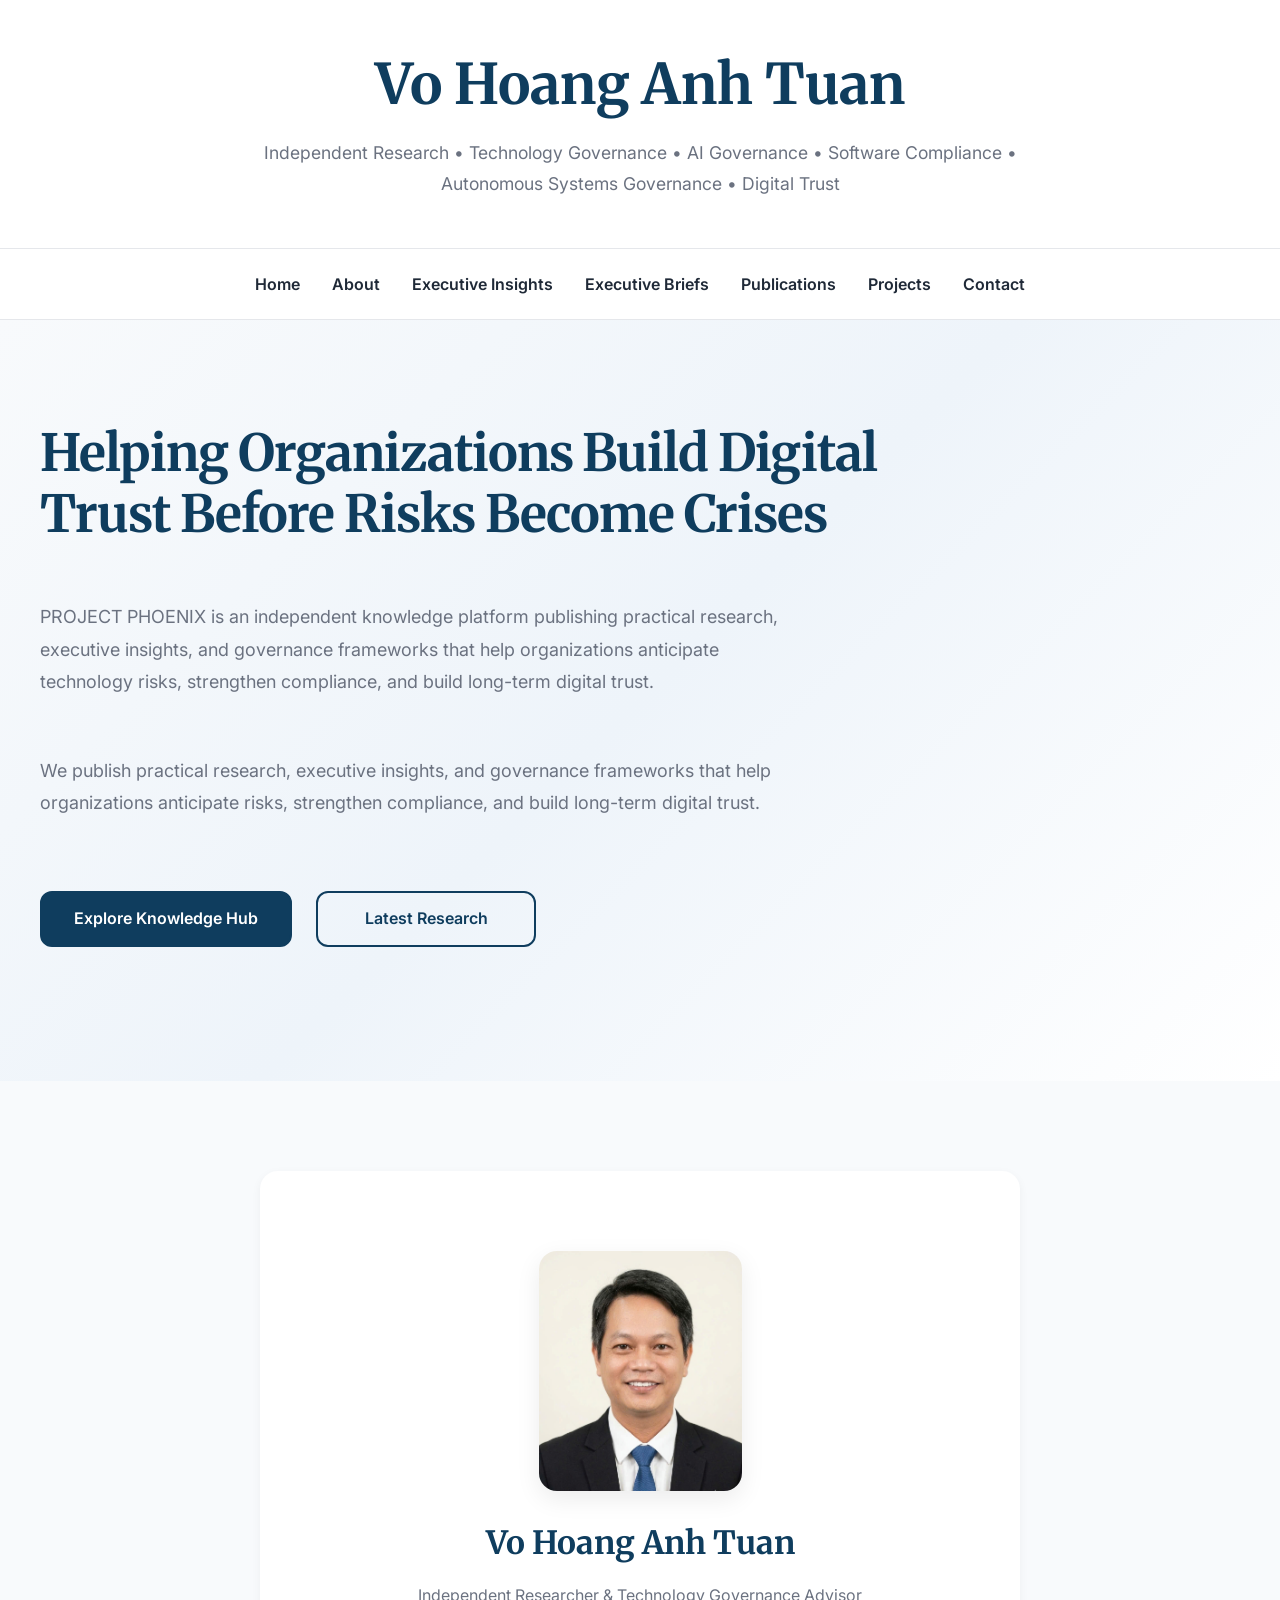
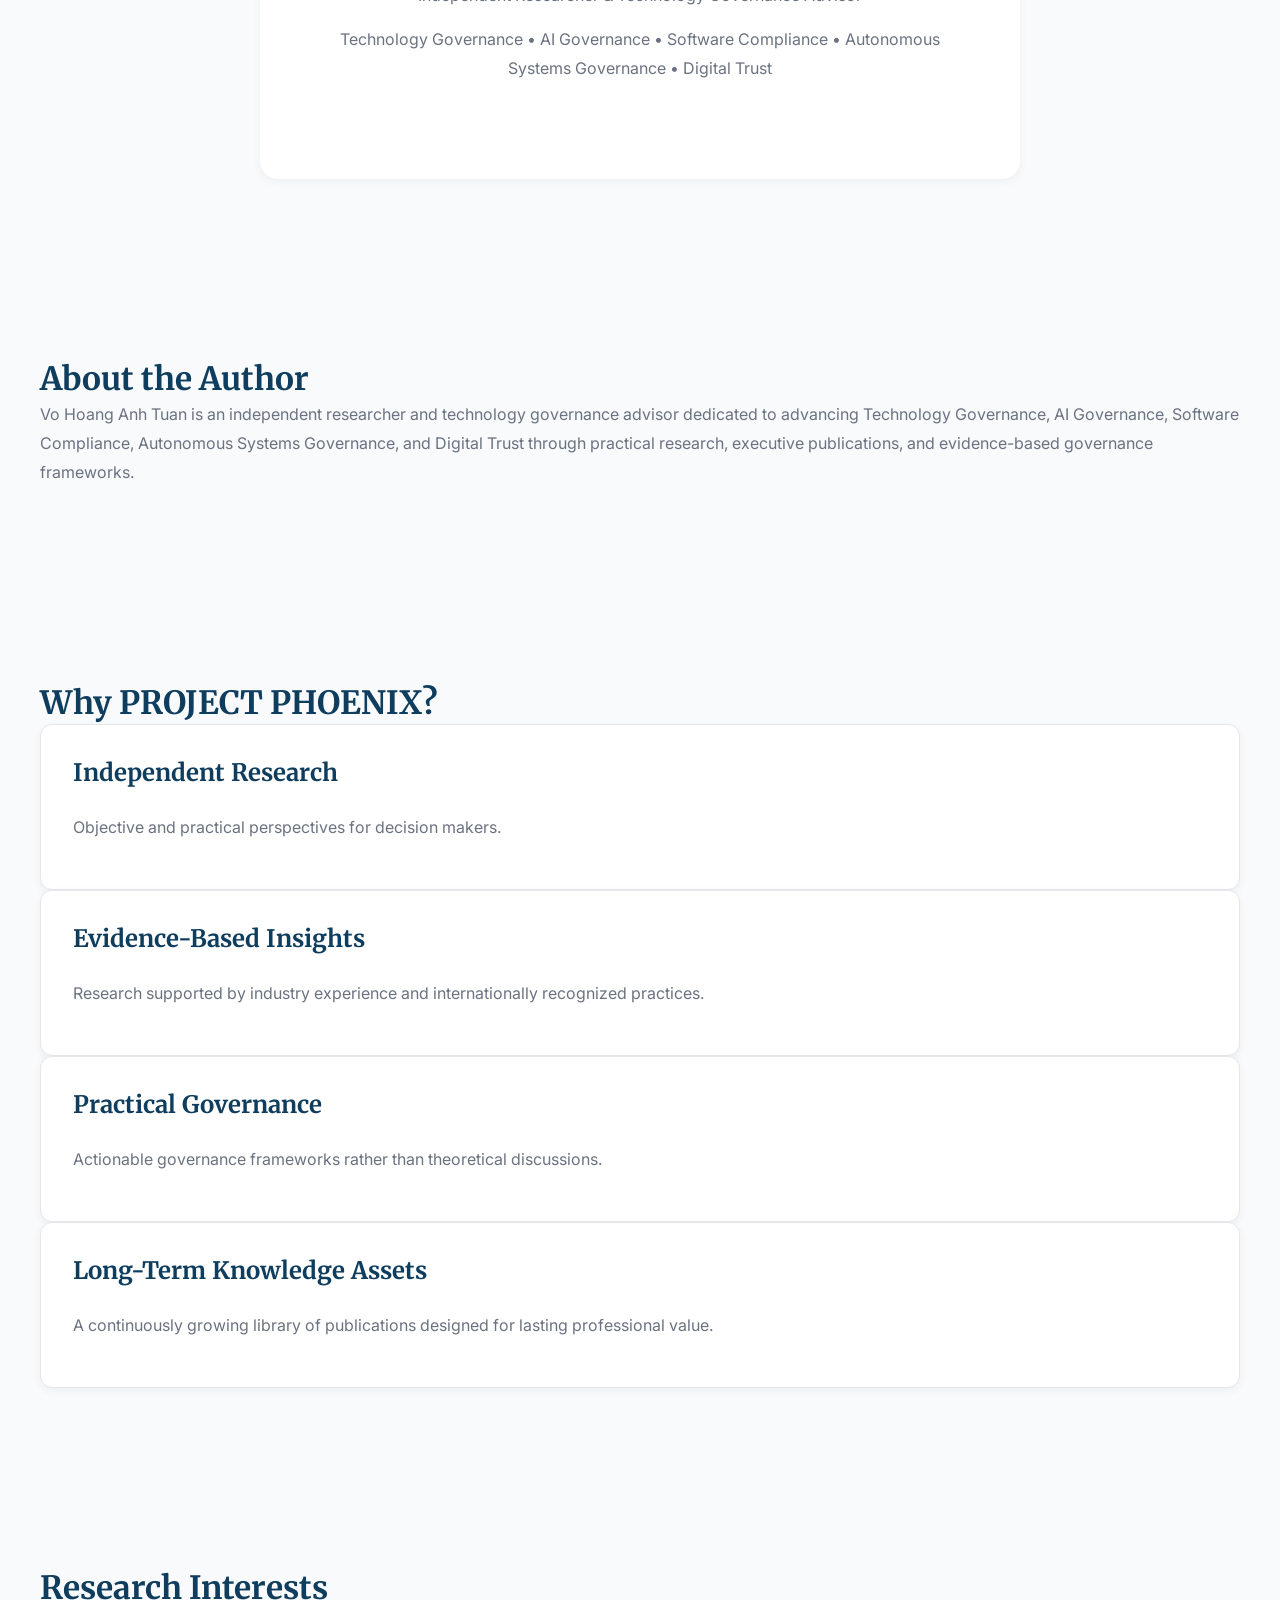
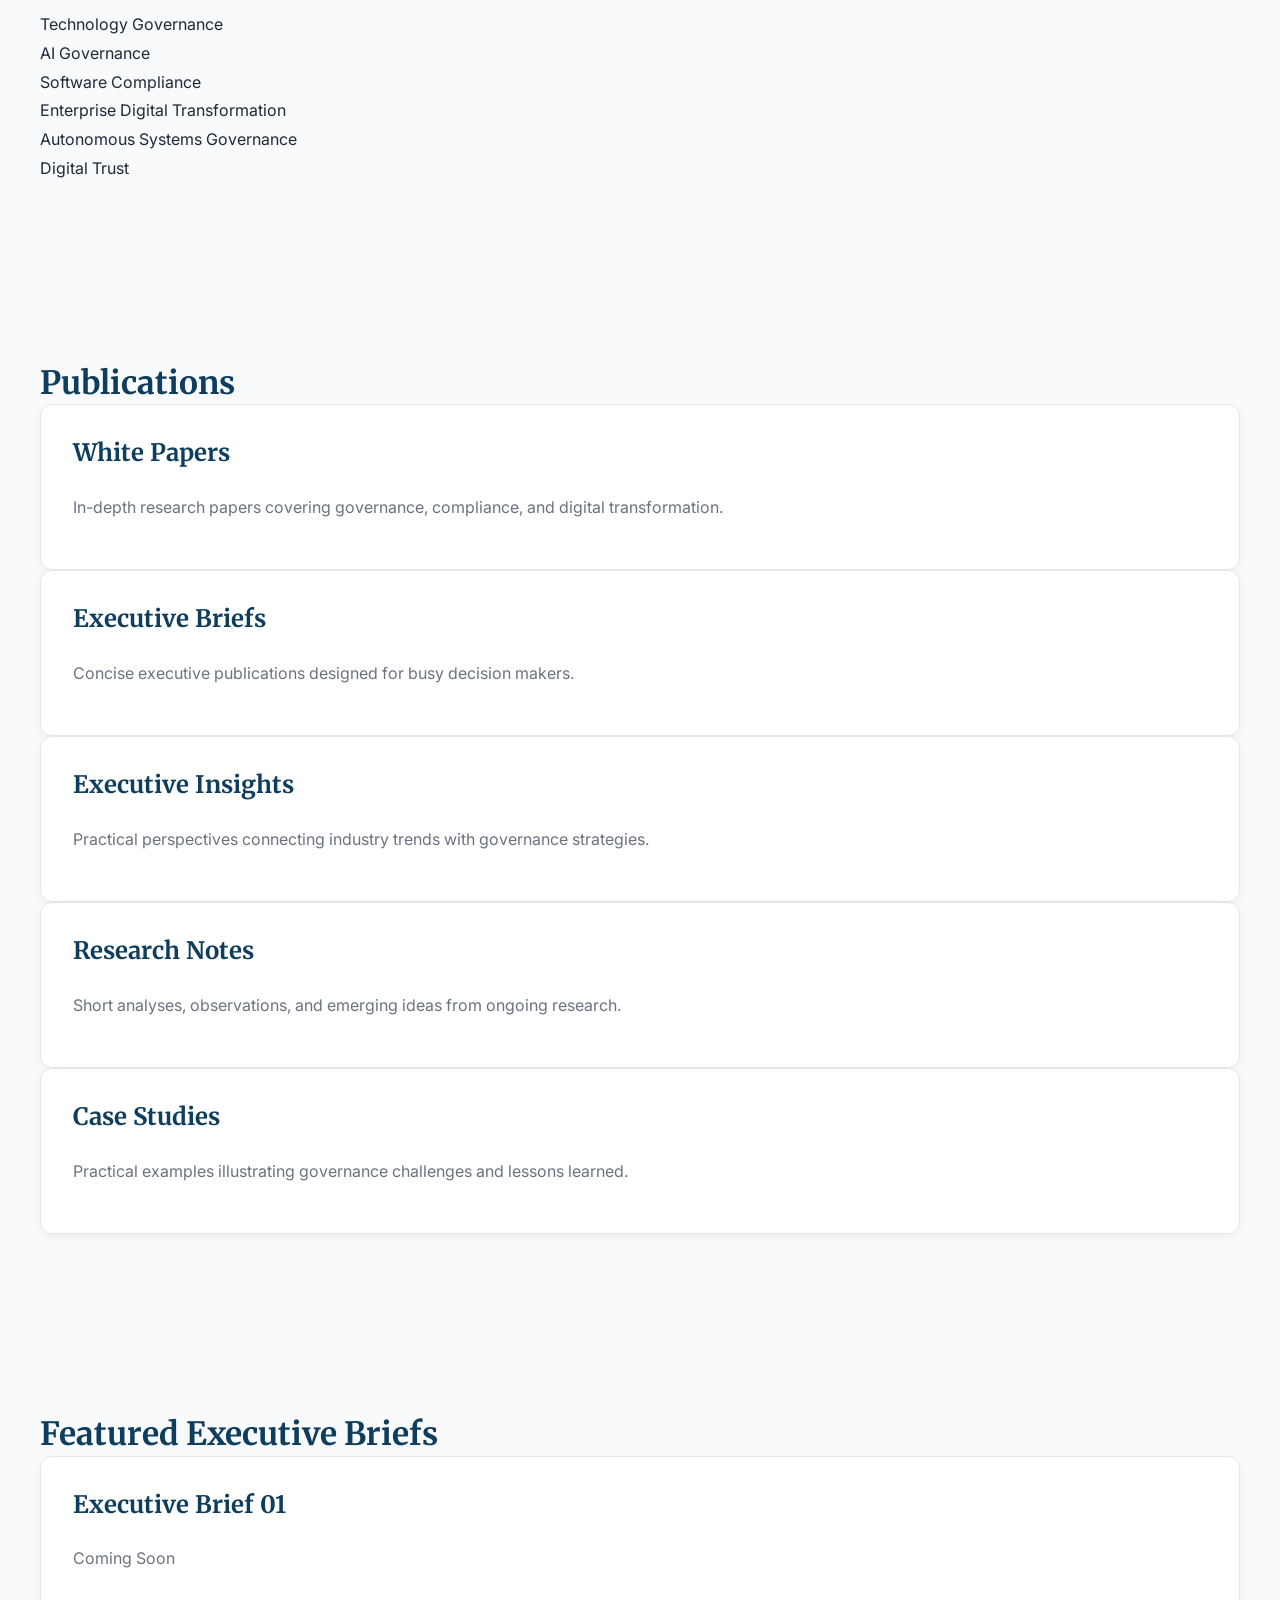
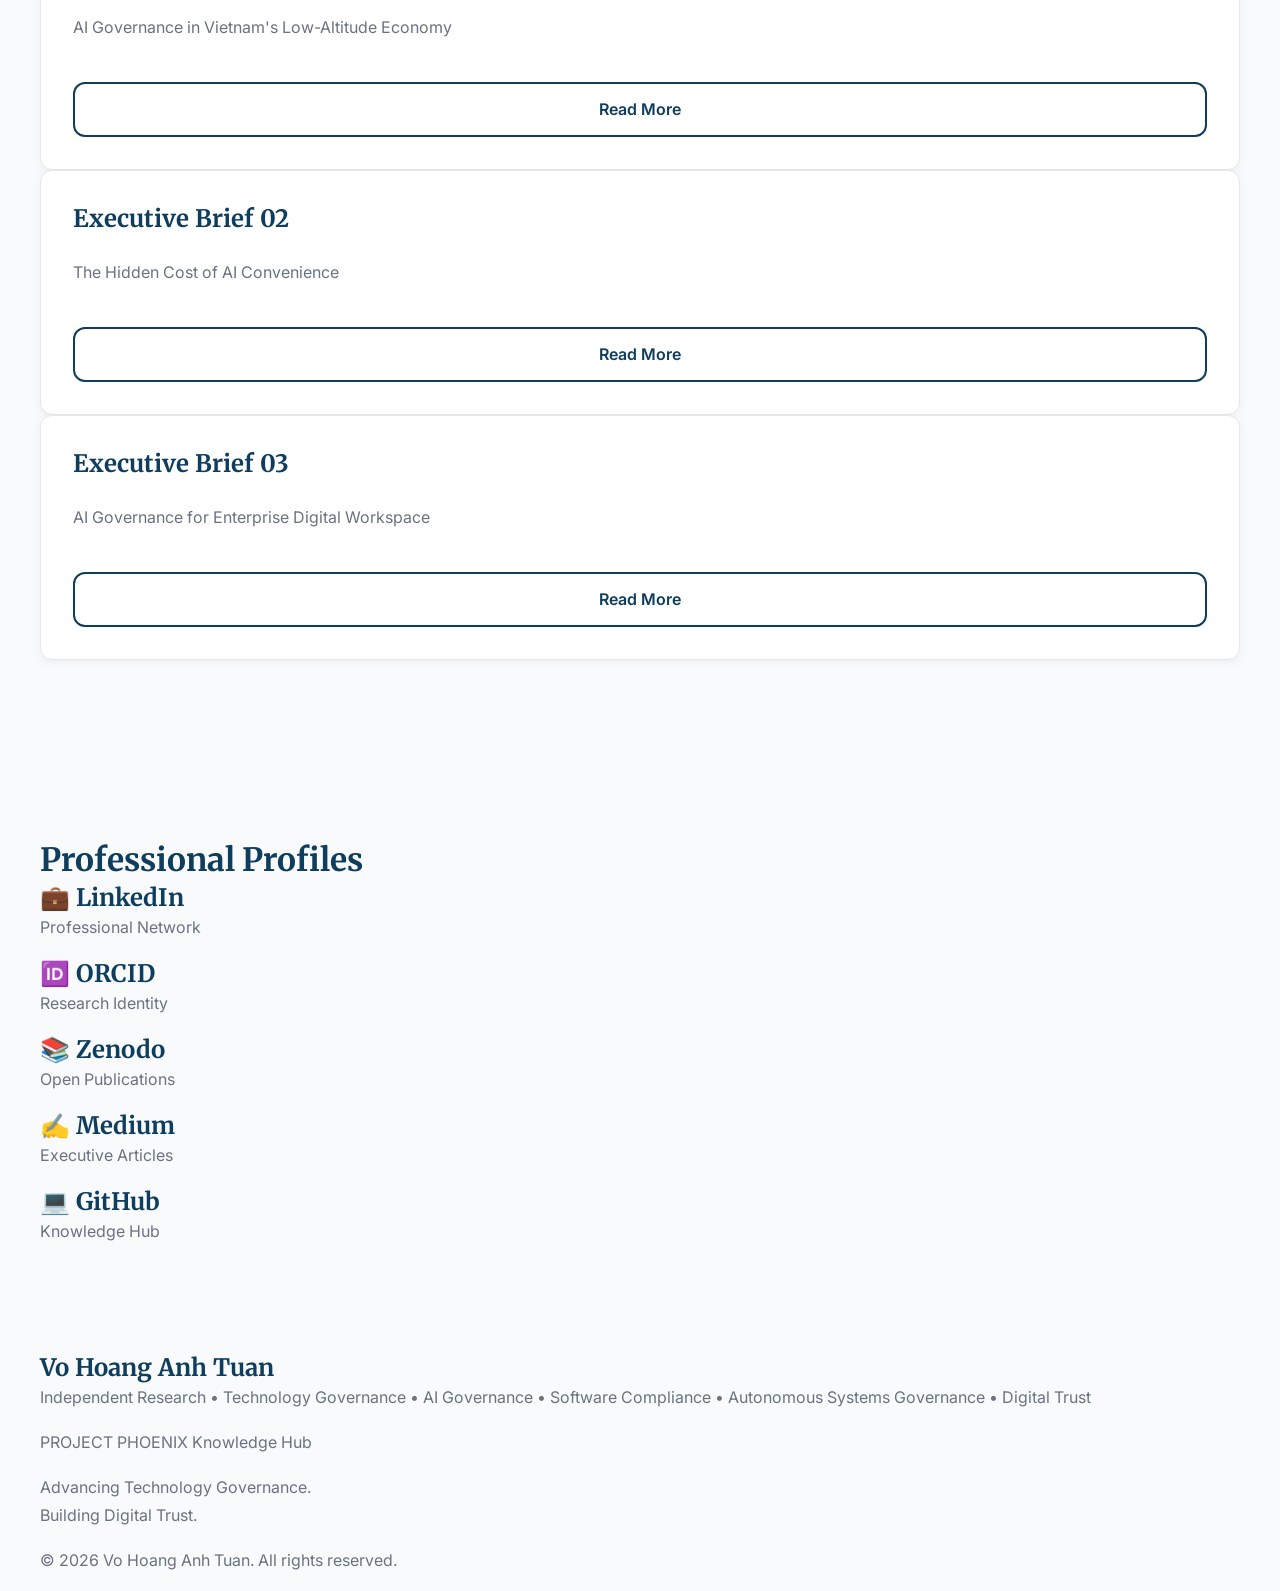
==== index.html @ 83a1fcc8 "Update index.html" ====
<!DOCTYPE html>
<html lang="en-US">
    <head>
    <meta charset="UTF-8">
    <meta name="viewport"
          content="width=device-width, initial-scale=1.0">
    <title>Vo Hoang Anh Tuan | PROJECT PHOENIX Knowledge Hub</title>
    <meta name="author" content="Vo Hoang Anh Tuan">
<meta name="robots" content="index, follow">
<meta name="description"
content="Official Knowledge Hub of Vo Hoang Anh Tuan covering AI Governance,
Technology Governance,
Software Compliance,
Software Governance,
Enterprise Governance,
Enterprise Digital Transformation,
Digital Trust,
AI Compliance.">

<meta name="keywords"
content="Technology Governance, Software Compliance, AI Governance, Enterprise Digital Transformation, Digital Trust"
>
<link rel="preconnect" href="https://fonts.googleapis.com">
<link rel="preconnect" href="https://fonts.gstatic.com" crossorigin>

<link href="https://fonts.googleapis.com/css2?family=Inter:wght@300;400;500;600;700&family=Merriweather:wght@400;700&display=swap" rel="stylesheet">
<link rel="canonical"
      href="https://vohoanganhtuan.github.io/">

<link rel="stylesheet"
      href="css/style.css">
<meta name="google-site-verification" content="JamqT4J1p1Fnei5B88OmaFI47NpW7LWwpY67Sr2UeZk" />
</head>

<body>

<header class="site-header">
<div class="container">
        <h1>Vo Hoang Anh Tuan</h1>

        <p>
            Independent Research • Technology Governance • AI Governance • Software Compliance • Autonomous Systems Governance • Digital Trust
        </p>

    </div>

</header>

<nav class="site-nav"
     aria-label="Primary Navigation">

    <div class="container">

        <a href="index.html">Home</a>
        <a href="about.html">About</a>
        <a href="insights.html">Executive Insights</a>
        <a href="briefs.html">Executive Briefs</a>
        <a href="publications.html">Publications</a>
        <a href="projects.html">Projects</a>
        <a href="contact.html">Contact</a>

    </div>

</nav>

<main>
<section id="hero"
         class="hero">

    <div class="container">

    <h2>
        Helping Organizations Build Digital Trust Before Risks Become Crises
    </h2>

    <p>
        PROJECT PHOENIX is an independent knowledge platform publishing practical research, executive insights, and governance frameworks that help organizations anticipate technology risks, strengthen compliance, and build long-term digital trust.
    </p>

    <p>
        We publish practical research, executive insights, and governance frameworks that help organizations anticipate risks, strengthen compliance, and build long-term digital trust.
    </p>

    <p>

        <a href="briefs.html"
   class="button button-primary"
   aria-label="Explore Executive Briefs">
            Explore Knowledge Hub
        </a>

        <a href="publications.html"
   class="button button-secondary"
   aria-label="View Latest Research Publications">
            Latest Research
        </a>

    </p>
 </div>
</section>
<section id="author"
         class="author-intro">

    <div class="container">

    <div class="author-photo">

    <img
        src="assets/images/Vo Hoang Anh Tuan 2026.jpg"
    alt="Portrait of Vo Hoang Anh Tuan"
    loading="lazy"
    decoding="async">

</div>

    <div class="author-info">

        <h2>Vo Hoang Anh Tuan</h2>

<p class="author-role">
    Independent Researcher &amp; Technology Governance Advisor
</p>

<p class="author-specialties">
    Technology Governance •
    AI Governance •
    Software Compliance •
    Autonomous Systems Governance •
    Digital Trust
</p>

    </div>
  </div>
</section>
<section id="about">

    <div class="container">

        <h2 class="section-title">

            About the Author

        </h2>

        <p>

            Vo Hoang Anh Tuan is an independent researcher and technology governance advisor dedicated to advancing Technology Governance, AI Governance, Software Compliance, Autonomous Systems Governance, and Digital Trust through practical research, executive publications, and evidence-based governance frameworks.

        </p>

    </div>

</section>
<section id="project-phoenix">

    <div class="container">

        <h2 class="section-title">

            Why PROJECT PHOENIX?

        </h2>

        <div class="card-grid">

            <article class="card">

    <h3>Independent Research</h3>

    <p>
        Objective and practical perspectives for decision makers.
    </p>

              </article>

            <article class="card">

    <h3>Evidence-Based Insights</h3>

    <p>
        Research supported by industry experience and internationally recognized practices.
    </p>

             </article>

            <article class="card">

                <h3>Practical Governance</h3>

                <p>
                    Actionable governance frameworks rather than theoretical discussions.
                </p>

            </article>

            <article class="card">

                <h3>Long-Term Knowledge Assets</h3>

                <p>
                    A continuously growing library of publications designed for lasting professional value.
                </p>

            </article>

        </div>

    </div>

</section>
   <section id="research">

    <div class="container">

        <h2 class="section-title">

            Research Interests

        </h2>

        <ul>

    <li>Technology Governance</li>

    <li>AI Governance</li>

    <li>Software Compliance</li>

    <li>Enterprise Digital Transformation</li>

    <li>Autonomous Systems Governance</li>

    <li>Digital Trust</li>

</ul>

    </div>

</section>
   <section id="publications">

    <div class="container">

        <h2 class="section-title">

            Publications

        </h2>

        <div class="card-grid">

            <article class="card">

                <h3>White Papers</h3>

                <p>
                    In-depth research papers covering governance, compliance, and digital transformation.
                </p>

            </article>

            <article class="card">

                <h3>Executive Briefs</h3>

                <p>
                    Concise executive publications designed for busy decision makers.
                </p>

            </article>

            <article class="card">

                <h3>Executive Insights</h3>

                <p>
                    Practical perspectives connecting industry trends with governance strategies.
                </p>

            </article>

            <article class="card">

                <h3>Research Notes</h3>

                <p>
                    Short analyses, observations, and emerging ideas from ongoing research.
                </p>

            </article>

            <article class="card">

                <h3>Case Studies</h3>

                <p>
                    Practical examples illustrating governance challenges and lessons learned.
                </p>

            </article>

        </div>

    </div>

</section>
    
<section id="featured-briefs">

    <div class="container">

        <h2 class="section-title">

            Featured Executive Briefs

        </h2>

        <div class="card-grid">

            <article class="card">

                <h3>Executive Brief 01</h3>

                <p>Coming Soon</p>

                <p>
                    AI Governance in Vietnam's
                    Low-Altitude Economy
                </p>

                <a href="briefs.html"
                   class="button button-secondary"
                   aria-label="View Executive Briefs">
                    Read More
                </a>

            </article>

            <article class="card">

                <h3>Executive Brief 02</h3>

                <p>
                    The Hidden Cost of
                    AI Convenience
                </p>

                <a href="briefs.html"
                   class="button button-secondary"
                   aria-label="View Executive Briefs">
                    Read More
                </a>

            </article>

            <article class="card">

                <h3>Executive Brief 03</h3>

                <p>
                    AI Governance for
                    Enterprise Digital Workspace
                </p>

                <a href="briefs.html"
                   class="button button-secondary"
                   aria-label="View Executive Briefs">
                    Read More
                </a>

            </article>

        </div>

    </div>

</section>


<section id="profiles">

    <div class="container">

        <h2 class="section-title">

            Professional Profiles

        </h2>

        <div class="profiles">

            <div class="profile-box">

                <h3>💼 LinkedIn</h3>

                <p>Professional Network</p>

            </div>

            <div class="profile-box">

                <h3>🆔 ORCID</h3>

                <p>Research Identity</p>

            </div>

            <div class="profile-box">

                <h3>📚 Zenodo</h3>

                <p>Open Publications</p>

            </div>

            <div class="profile-box">

                <h3>✍ Medium</h3>

                <p>Executive Articles</p>

            </div>

            <div class="profile-box">

                <h3>💻 GitHub</h3>

                <p>Knowledge Hub</p>

            </div>

        </div>

    </div>

</section>
</main>

<footer class="site-footer">

    <div class="container">

        <h3>Vo Hoang Anh Tuan</h3>

        <p>

Independent Research •
Technology Governance •
AI Governance •
Software Compliance •
Autonomous Systems Governance •
Digital Trust

</p>

        <p>
    PROJECT PHOENIX Knowledge Hub
</p>

<p>
    Advancing Technology Governance.<br>
    Building Digital Trust.
</p>

        <p>

            © 2026 Vo Hoang Anh Tuan.
            All rights reserved.

        </p>

    </div>

</footer>

</body>

</html>
---- css/style.css ----
/* ==========================================================
   PROJECT PHOENIX
   style.css
   Author: Vo Hoang Anh Tuan
   Version: 2.0
   ========================================================== */
/* ==========================================================
   1. RESET
========================================================== */
*,
*::before,
*::after {
    margin: 0;
    padding: 0;
    box-sizing: border-box;
}

html {
    font-size: 16px;
    scroll-behavior: smooth;
}

body {
    min-height: 100vh;
}

img,
picture,
svg,
video {
    display: block;
    max-width: 100%;
    height: auto;
}

button,
input,
textarea,
select {
    font: inherit;
}

a {
    color: inherit;
    text-decoration: none;
}

ul,
ol {
    list-style: none;
}

table {
    border-collapse: collapse;
    border-spacing: 0;
}
/* ==========================================================
   2. DESIGN TOKENS
========================================================== */
:root {

    /* ===== Brand Colors ===== */

    --primary: #0F3D5E;
    --primary-dark: #082A42;
    --secondary: #2E5EAA;
    --accent: #C79A3B;
    /* ===== Color Aliases (Design System) ===== */

    --color-primary: var(--primary);
    --color-primary-dark: var(--primary-dark);

    --color-secondary: var(--secondary);

    --color-white: var(--surface);

    --color-background: var(--background);

    --color-text: var(--text);
    --color-text-light: var(--text-light);

    --color-border: var(--border);

    --color-success: var(--success);

    /* ===== Neutral ===== */

    --background: #F8FAFC;
    --surface: #FFFFFF;
    --hero-bg-start: #F8FAFC;
    --hero-bg-middle: #EEF4FA;
    --hero-bg-end: #FFFFFF;

    --text: #1F2937;
    --text-light: #6B7280;

    --border: #E5E7EB;

    /* ===== Status ===== */

    --success: #2E7D32;

    /* ===== Typography ===== */

    --font-heading: "Merriweather", serif;
    --font-body: "Inter", sans-serif;

    /* ===== Font Size ===== */

    --fs-hero: clamp(2.25rem, 5vw, 3.5rem);

    --fs-h1: 2.5rem;
    --fs-h2: 2rem;
    --fs-h3: 1.5rem;
    --fs-h4: 1.25rem;

    --fs-body: 1rem;
    --fs-small: .9rem;
    --fs-lead: 1.125rem;

    /* ===== Line Height ===== */

    --lh-heading: 1.3;
    --lh-body: 1.8;
    --lh-tight: 1.2;

    /* ===== Radius ===== */

    --radius-sm: 8px;
    --radius-md: 12px;
    --radius-lg: 18px;

    /* ===== Shadow ===== */

    --shadow-sm: 0 3px 10px rgba(0,0,0,.05);
    --shadow-md: 0 8px 24px rgba(0,0,0,.08);
    --shadow-lg: 0 15px 40px rgba(0,0,0,.12);
   /* ===== Card ===== */

--card-padding: var(--space-lg);

--card-gap: var(--space-md);

--card-radius: var(--radius-md);

--card-border-color: var(--border);

--card-shadow: var(--shadow-sm);

--card-shadow-hover: var(--shadow-md);

--card-background: var(--surface);
   /* ===== Grid ===== */

--grid-gap: var(--space-xl);

--grid-gap-mobile: var(--space-lg);

/* ===== Layout ===== */

--container-width: 1200px;

--container-padding-inline: 24px;

--content-width: 760px;

--hero-title-width: 900px;

--header-padding-y: 3rem;

--header-subtitle-size: 1.1rem;

--nav-height: 70px;

--nav-gap: var(--space-lg);

--section-padding: 90px;
  /* ===== Hero Layout ===== */

--hero-padding-y: clamp(4rem, 8vw, 7rem);

--hero-padding-tablet: clamp(3.5rem, 6vw, 5rem);

--hero-padding-mobile: clamp(3rem, 8vw, 4rem);

--hero-gap: var(--space-lg);

--hero-content-width: var(--hero-title-width);
   /* ===== Author Card ===== */

--author-card-width: 760px;

--author-card-padding: var(--space-2xl);

--author-card-shadow: var(--shadow-sm);

/* ===== Spacing ===== */

--space-xs: 0.5rem;

--space-sm: 1rem;

--space-md: 1.5rem;

--space-lg: 2rem;

--space-xl: 3rem;

--space-2xl: 5rem;

/* ===== Z-index ===== */

--z-header: 100;

--z-nav: 1000;

--z-modal: 5000;

     /* ===== Animation ===== */

    --transition-fast: .2s ease;
    --transition-normal: .3s ease;
    --transition-slow: .45s ease;

    --transition: all var(--transition-normal);
   }   /* <-- THÊM DÒNG NÀY */
/* ==========================================================
   3. GLOBAL BASE
========================================================== */
body {
    font-family: var(--font-body);
    font-size: var(--fs-body);
    line-height: var(--lh-body);
    color: var(--text);
    background: var(--background);

    -webkit-font-smoothing: antialiased;
    text-rendering: optimizeLegibility;
}

h1,
h2,
h3,
h4,
h5,
h6 {
    font-family: var(--font-heading);
    color: var(--primary);
    line-height: var(--lh-heading);
    font-weight: 700;
}

h1 {
    font-size: var(--fs-h1);
}

h2 {
    font-size: var(--fs-h2);
}

h3 {
    font-size: var(--fs-h3);
}

h4 {
    font-size: var(--fs-h4);
}

p {
    margin-bottom: 1rem;
    color: var(--text-light);
}

a {
    transition: var(--transition);
}

.container {
    width: min(
        100% - calc(var(--container-padding-inline) * 2),
        var(--container-width)
    );

    margin-inline: auto;
}

section {
    padding: var(--section-padding) 0;
}

::selection {
    background: var(--primary);
    color: #ffffff;
}

:focus-visible {
    outline: 3px solid var(--accent);
    outline-offset: 3px;
}
/* ==========================================================
   4. HEADER
========================================================== */

header {
    background: var(--surface);
    border-bottom: 1px solid var(--border);
    padding: var(--header-padding-y) 0;
    text-align: center;
}

header h1 {
    margin-bottom: 1rem;
    font-size: clamp(2.5rem, 5vw, 3.5rem);
    color: var(--primary);
}

header p {
    max-width: var(--content-width);
    margin: 0 auto;
    color: var(--text-light);
    font-size: var(--header-subtitle-size);
}

/* ==========================================================
   5. NAVIGATION
========================================================== */

nav {
    position: sticky;
    top: 0;
    z-index: var(--z-nav);

    background: rgba(255, 255, 255, 0.95);
    backdrop-filter: blur(10px);

    border-bottom: 1px solid var(--border);
}

nav .container {
    display: flex;
    justify-content: center;
    align-items: center;
    gap: var(--nav-gap);

    min-height: var(--nav-height);

    flex-wrap: wrap;
}

nav a {
    position: relative;

    color: var(--text);

    font-weight: 600;

    transition: var(--transition);
}

nav a:hover {
    color: var(--primary);
}

nav a::after {

    content: "";

    position: absolute;

    left: 0;
    bottom: -8px;

    width: 0;
    height: 2px;

    background: var(--accent);

    transition: var(--transition);
}

nav a:hover::after {
    width: 100%;
}

/* ==========================================================
   6. HERO
========================================================== */

.hero {

    /* Position */
    position: relative;
    overflow: hidden;

    /* Layout */
    min-height: 520px;

    /* Box Model */
    padding: var(--hero-padding-y) 0;

    /* Visual */
    background:
        linear-gradient(
            135deg,
            var(--hero-bg-start) 0%,
            var(--hero-bg-middle) 50%,
            var(--hero-bg-end) 100%
        );
}

.hero .container {

    /* Layout */
    display: flex;
    flex-direction: column;
   gap: var(--space-md);

    /* Box Model */
    max-width: var(--container-width);
}

.hero h2 {

    /* Box Model */
   max-width: var(--hero-content-width);
    margin-bottom: var(--space-lg);

    /* Typography */
    font-size: clamp(2.2rem, 4vw, var(--fs-hero));
    line-height: var(--lh-tight);
    letter-spacing: -0.02em;

    /* Visual */
    color: var(--primary);
}

.hero p {

    /* Box Model */
    max-width: var(--content-width);
    margin-bottom: var(--space-lg);

    /* Typography */
    font-size: var(--fs-lead);
    font-weight: 400;

    /* Visual */
    color: var(--text-light);
}
   /* =========================================================
   HERO BUTTON GROUP
   ========================================================= */

.hero p:last-of-type {

    /* Layout */
    display: flex;
    flex-wrap: wrap;
    gap: var(--space-md);

    /* Box Model */
    margin-top: var(--space-sm);
}

.hero p:last-of-type .button {

    /* Layout */
    justify-content: center;

    /* Box Model */
    min-width: 220px;
}
/* =========================================================
   BUTTON SYSTEM
   ========================================================= */

/* ---------- Base Button ---------- */

.button {
    /* Position */

    /* Layout */
    display: inline-flex;
    align-items: center;
    justify-content: center;
    gap: var(--space-xs);

    /* Box Model */
    min-height: 48px;
    padding: var(--space-sm) var(--space-lg);
    border: 2px solid transparent;
    border-radius: var(--radius-md);

    /* Typography */
    font-size: var(--fs-body);
    font-weight: 600;
    line-height: 1.2;
    text-align: center;
    text-decoration: none;
    white-space: nowrap;

    /* Visual */
    cursor: pointer;

    /* Animation */
    transition:
        background-color var(--transition-normal),
        color var(--transition-normal),
        border-color var(--transition-normal),
        box-shadow var(--transition-normal),
        transform var(--transition-fast);
}

/* ---------- Primary Button ---------- */

.button-primary {
    background-color: var(--color-primary);
    color: var(--color-white);
    border-color: var(--color-primary);
}

.button-primary:hover {
    background-color: var(--color-primary-dark);
    border-color: var(--color-primary-dark);
    transform: translateY(-2px);
}

.button-primary:active {
    transform: translateY(0);
}

.button-primary:focus-visible {
    outline: none;
    box-shadow: 0 0 0 4px rgba(0, 92, 184, 0.20);
}

/* ---------- Secondary Button ---------- */

.button-secondary {
    background-color: transparent;
    color: var(--color-primary);
    border-color: var(--color-primary);
}

.button-secondary:hover {
    background-color: var(--color-primary);
    color: var(--color-white);
    transform: translateY(-2px);
}

.button-secondary:active {
    transform: translateY(0);
}

.button-secondary:focus-visible {
    outline: none;
    box-shadow: 0 0 0 4px rgba(0, 92, 184, 0.20);
}

/* ---------- Disabled ---------- */

.button:disabled,
.button.disabled {
    opacity: 0.6;
    cursor: not-allowed;
    pointer-events: none;
}
/* ==========================================================
   RESPONSIVE
========================================================== */

/* ---------- Tablet ---------- */

@media (max-width: 992px) {

    /* ===== Header ===== */

    header {
        padding: calc(var(--header-padding-y) * 0.85) 0;
    }

    /* ===== Navigation ===== */

    nav .container {
        gap: var(--space-md);
    }

    /* ===== Hero ===== */

    .hero {
        min-height: auto;
        padding: var(--hero-padding-tablet) 0;
    }

    .hero h2 {
        max-width: 100%;
    }

    .hero p {
        max-width: 100%;
    }

}

/* ---------- Mobile ---------- */

@media (max-width: 768px) {

    /* ===== Header ===== */

    header {
        padding: calc(var(--header-padding-y) * 0.75) 0;
    }

    header h1 {
        margin-bottom: var(--space-sm);
    }

    header p {
        font-size: var(--fs-body);
    }

    /* ===== Navigation ===== */

    nav .container {
        gap: var(--space-sm);
        min-height: auto;
        padding-block: var(--space-sm);
    }

    nav a {
        padding: var(--space-xs) 0;
    }

    /* ===== Hero ===== */

    .hero {
        padding: var(--hero-padding-mobile) 0;
    }

    .hero h2 {
        font-size: clamp(2rem, 8vw, 2.5rem);
        margin-bottom: var(--space-md);
    }

    .hero p {
        font-size: var(--fs-body);
        margin-bottom: var(--space-md);
    }

    .hero p:last-of-type {
        flex-direction: column;
        align-items: stretch;
    }

    .hero p:last-of-type .button {
        width: 100%;
        min-width: 0;
    }

    /* ===== Author ===== */

    .author-intro .container {

        padding: var(--space-xl);

    }

    .author-photo img {

        width: 170px;

    }

    /* ===== Grid ===== */

    .grid {

        gap: var(--grid-gap-mobile);

    }

    .grid-2,
    .grid-3 {

        grid-template-columns: 1fr;

    }

}
/* ==========================================================
   8. CARDS
========================================================== */

.card {

    /* Layout */

    display: flex;

    flex-direction: column;

    gap: var(--card-gap);

    /* Box Model */

    padding: var(--card-padding);

    border: 1px solid var(--card-border-color);

    border-radius: var(--card-radius);

    /* Visual */

    background: var(--card-background);

    box-shadow: var(--card-shadow);

    /* Animation */

    transition:
        box-shadow var(--transition-normal),
        transform var(--transition-normal);

}

.card:hover {

    box-shadow: var(--card-shadow-hover);

    transform: translateY(-4px);

}
/* ---------- Card Header ---------- */

.card-header {

    display: flex;

    flex-direction: column;

    gap: var(--space-sm);

}

/* ---------- Card Body ---------- */

.card-body {

    display: flex;

    flex-direction: column;

    gap: var(--space-md);

    flex: 1;

}

/* ---------- Card Footer ---------- */

.card-footer {

    display: flex;

    align-items: center;

    justify-content: space-between;

    gap: var(--space-md);

    margin-top: auto;

}
/* ==========================================================
  9. GRID SYSTEM
========================================================== */

.grid {

    display: grid;

    gap: var(--grid-gap);

}

.grid-2 {

    grid-template-columns: repeat(2, minmax(0, 1fr));

}

.grid-3 {

    grid-template-columns: repeat(3, minmax(0, 1fr));

}

/* ==========================================================
   10. AUTHOR
========================================================== */

/* ==========================================================
   AUTHOR PROFILE
========================================================== */

.author-intro .container {

    display: flex;

    flex-direction: column;

    align-items: center;

    justify-content: center;

    max-width: var(--author-card-width);

    padding: var(--author-card-padding);

    margin: 0 auto;

    background: var(--surface);

    border-radius: var(--radius-lg);

    box-shadow: var(--author-card-shadow);

    text-align: center;

}

.author-photo {

    margin-bottom: var(--space-lg);

}

.author-photo img {

    display: block;

    width: 203px;

    height: auto;

    margin: 0 auto;

    border-radius: var(--radius-lg);

    box-shadow: var(--shadow-md);

}

.author-info {

    width: 100%;

    text-align: center;

}

.author-info h2 {

    margin-bottom: var(--space-sm);

    text-align: center;

}

.author-info p {

    margin-bottom: var(--space-sm);

    text-align: center;

}

/* ==========================================================
   11. ABOUT
========================================================== */



/* ==========================================================
   12. WHY PROJECT PHOENIX
========================================================== */



/* ==========================================================
   13. RESEARCH INTERESTS
========================================================== */



/* ==========================================================
   14. PUBLICATIONS
========================================================== */



/* ==========================================================
   15. PROFESSIONAL PROFILES
========================================================== */



/* ==========================================================
   16. FOOTER
========================================================== */



/* ==========================================================
   17. RESPONSIVE
========================================================== */



/* ==========================================================
   18. ANIMATION
========================================================== */
   /* =========================================================
   RESPONSIVE HERO
   ========================================================= */

@media (max-width: 768px) {

    .hero p:last-of-type {

        /* Layout */
        flex-direction: column;
        align-items: stretch;
    }

    .hero p:last-of-type .button {

        /* Box Model */
        width: 100%;
        min-width: 0;
    }
/* ===== Author ===== */

.author-photo img {

    width: 170px;

}
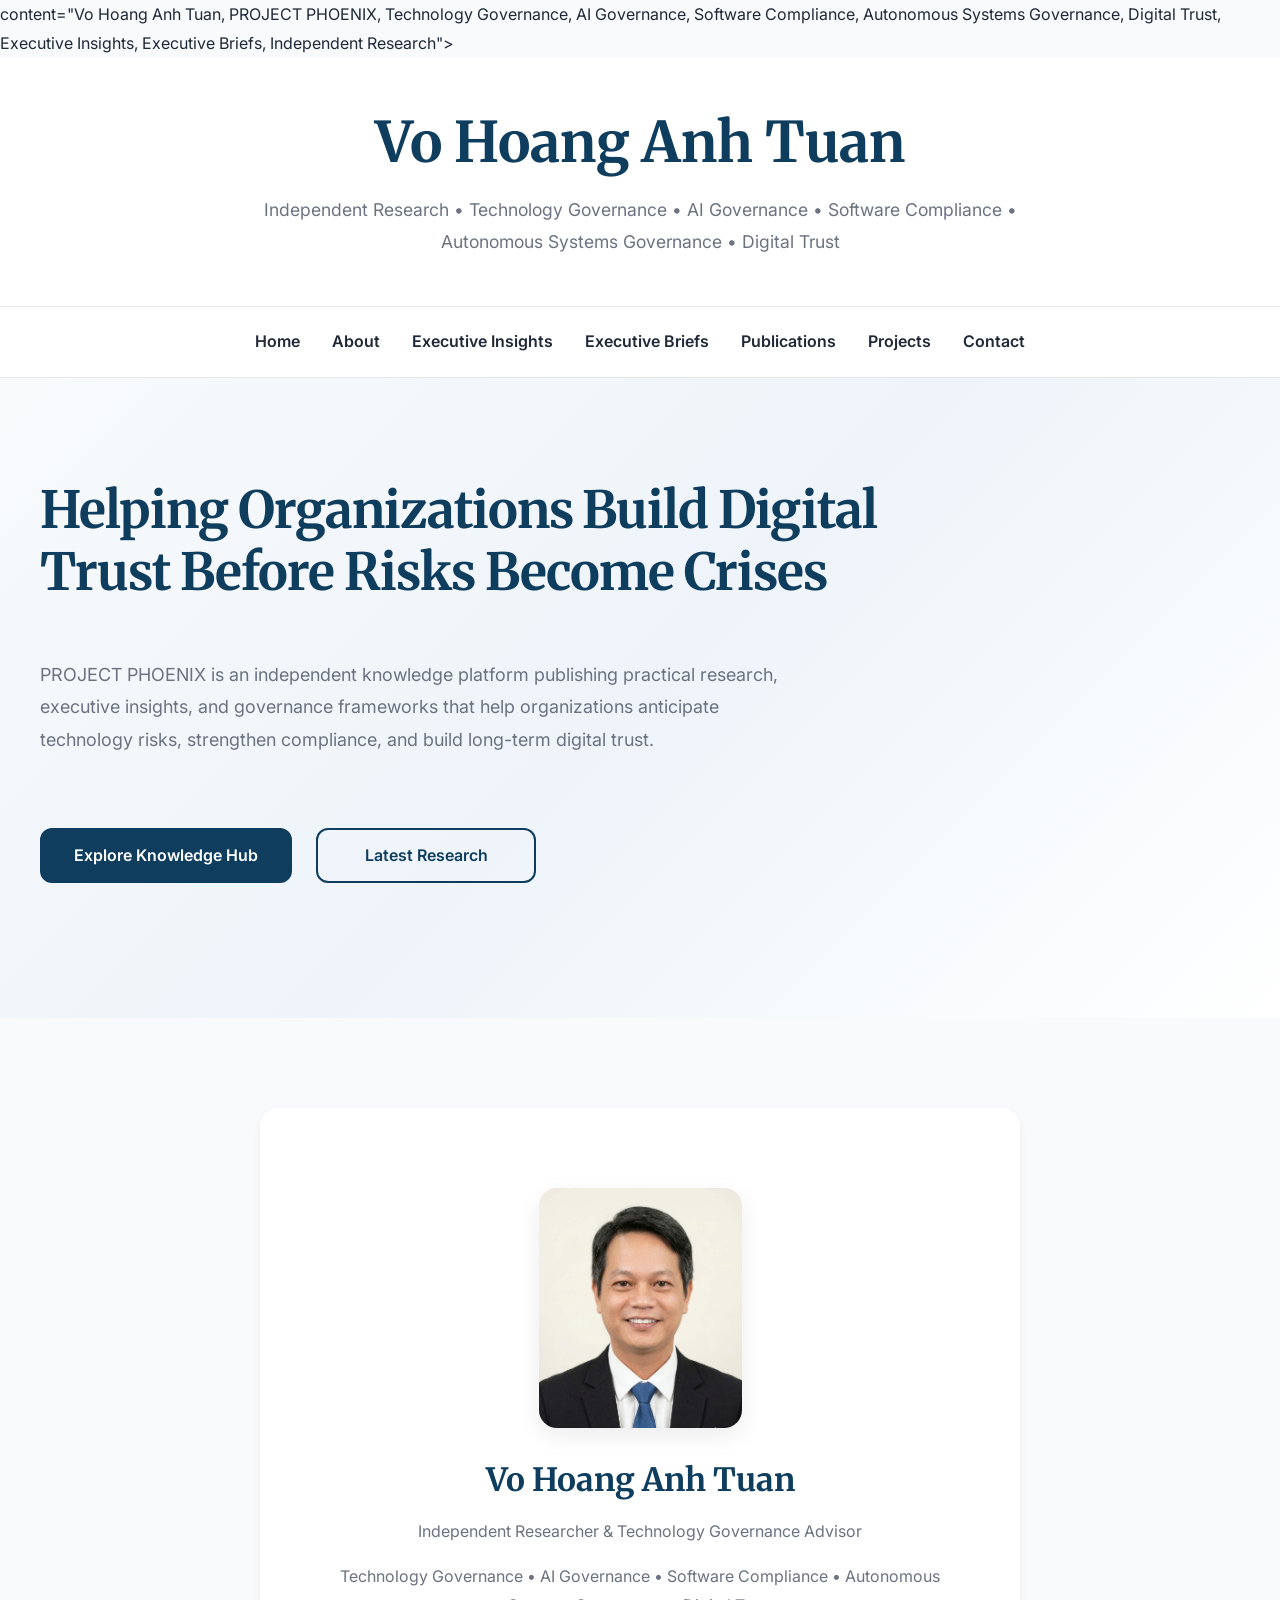
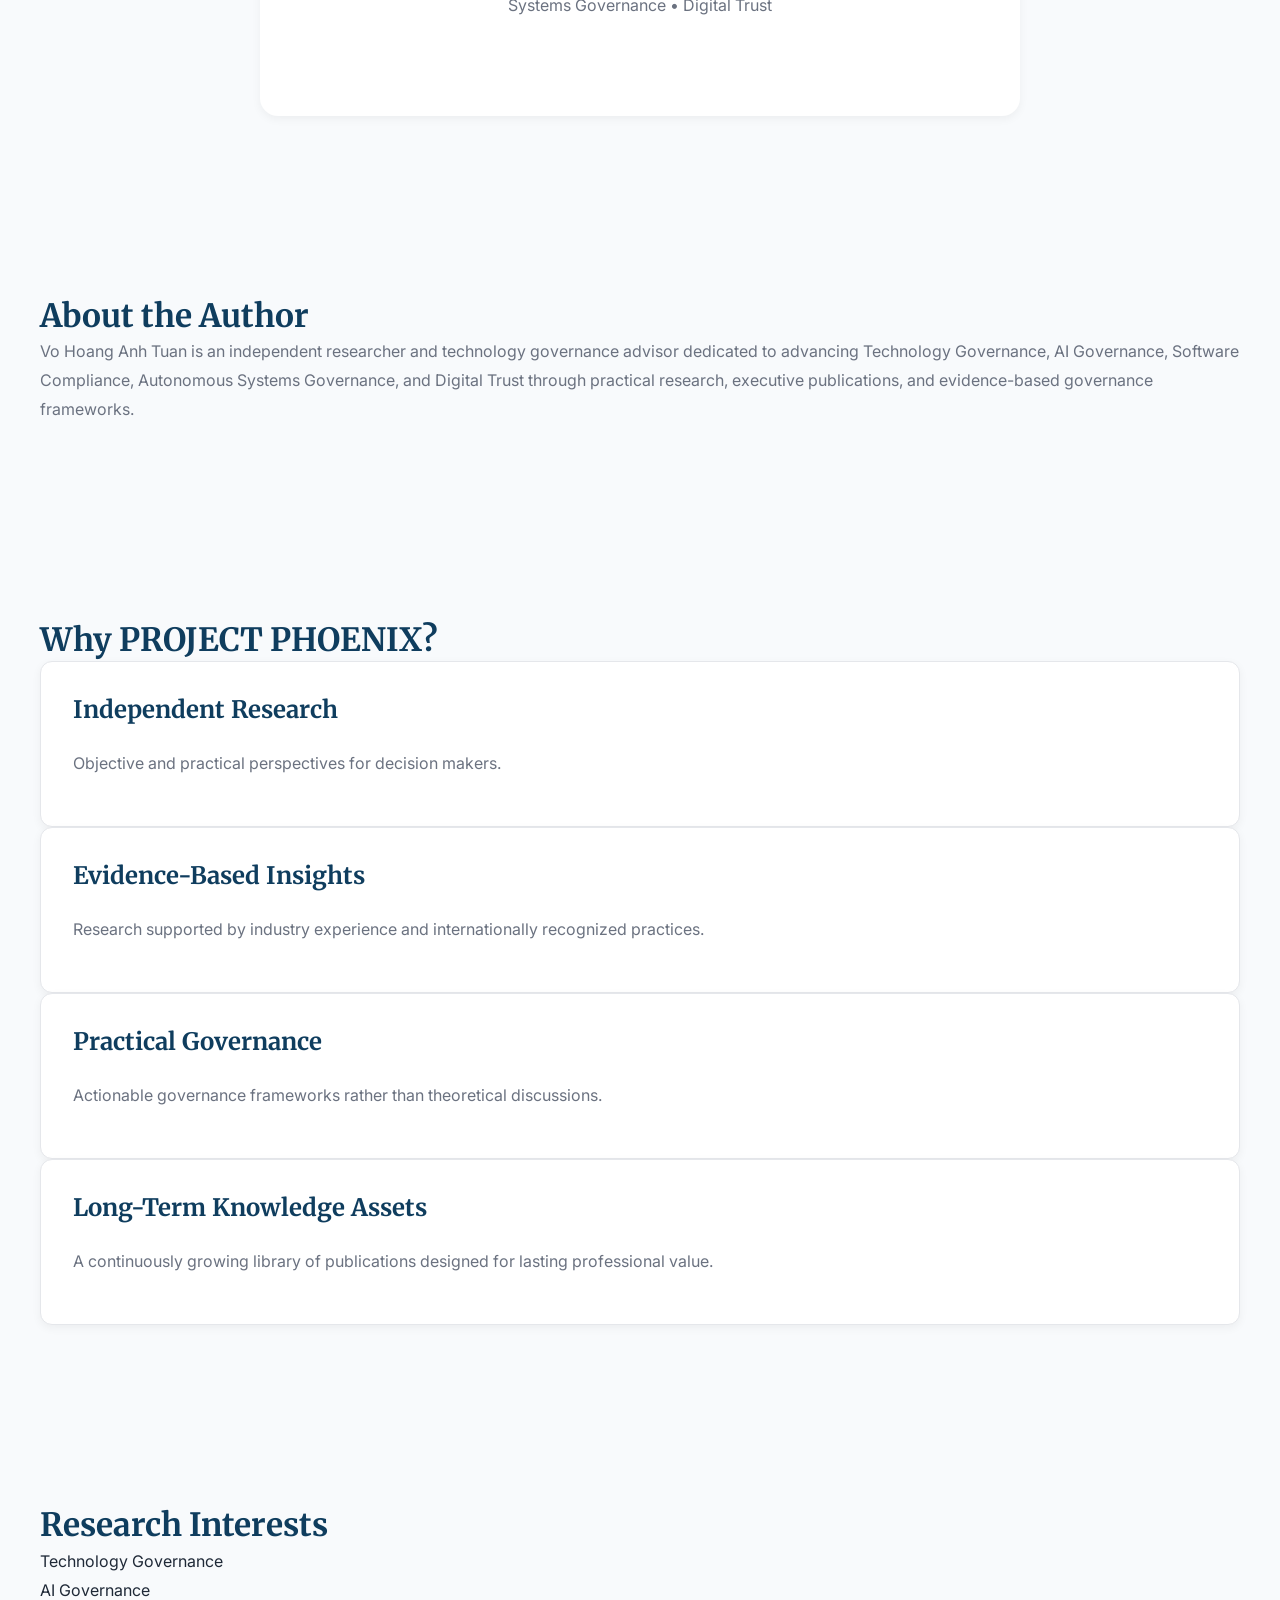
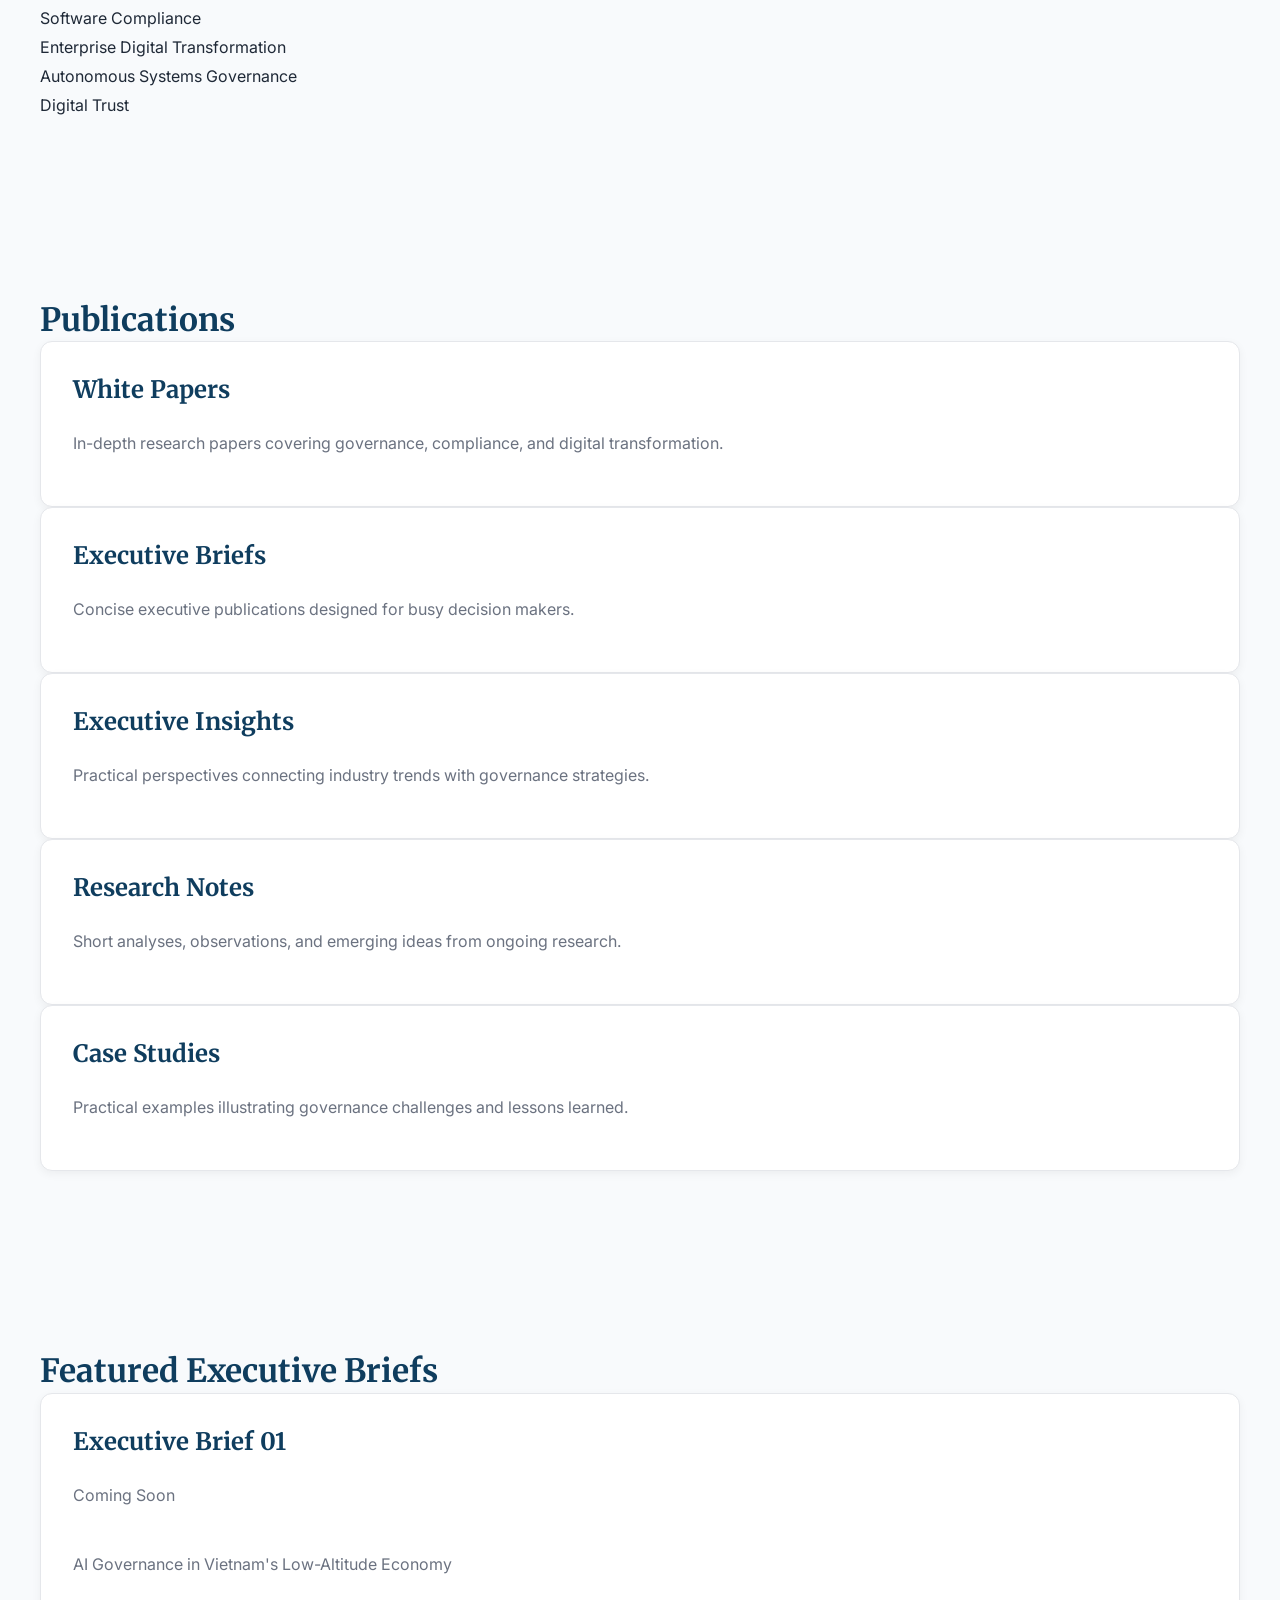
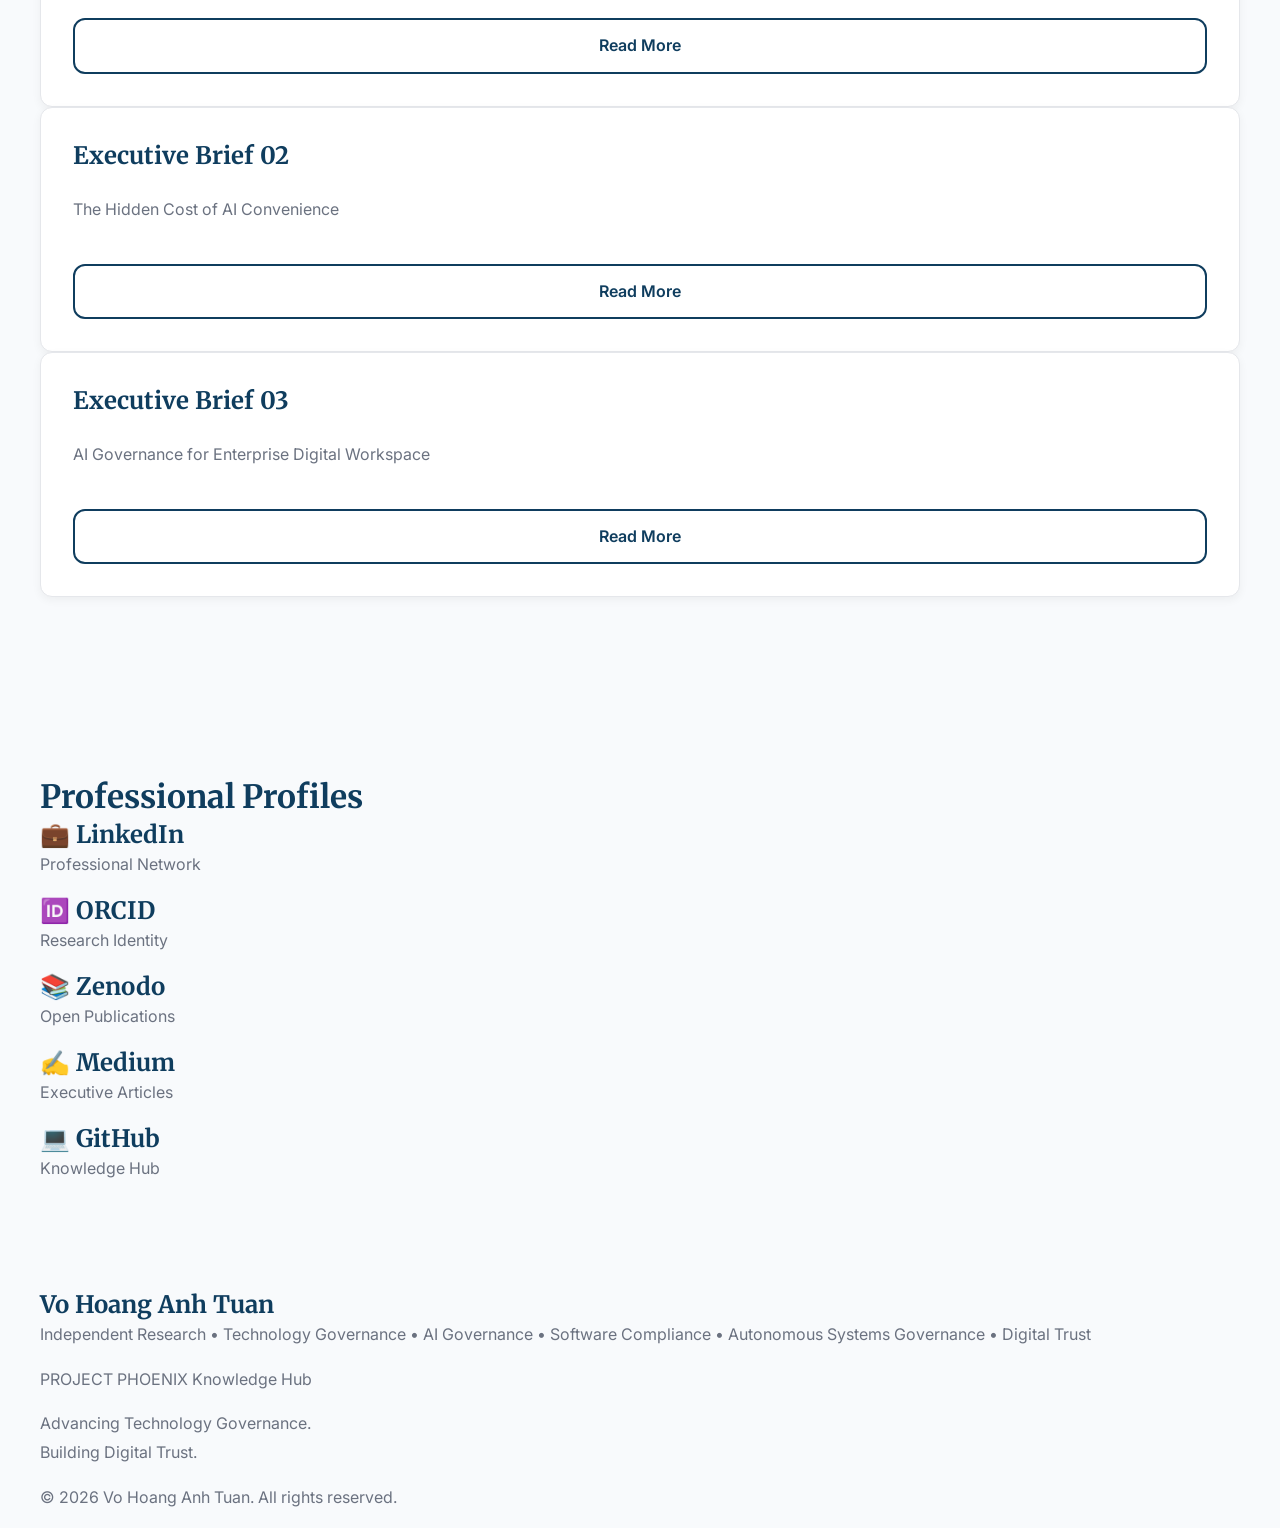
==== commit 371a53f3: "Refactor index.html for SEO and content clarity Removed duplicate content and updated meta tags for " ====
--- a/index.html
+++ b/index.html
@@ -2,31 +2,30 @@
 <html lang="en-US">
     <head>
     <meta charset="UTF-8">
-    <meta name="viewport"
-          content="width=device-width, initial-scale=1.0">
-    <title>Vo Hoang Anh Tuan | PROJECT PHOENIX Knowledge Hub</title>
-    <meta name="author" content="Vo Hoang Anh Tuan">
+        <meta name="referrer" content="strict-origin-when-cross-origin">
+    <meta
+name="viewport"
+content="width=device-width, initial-scale=1">
+    <title>PROJECT PHOENIX Knowledge Hub | Vo Hoang Anh Tuan</title>
+    <meta
 <meta name="robots" content="index, follow">
-<meta name="description"
-content="Official Knowledge Hub of Vo Hoang Anh Tuan covering AI Governance,
-Technology Governance,
-Software Compliance,
-Software Governance,
-Enterprise Governance,
-Enterprise Digital Transformation,
-Digital Trust,
-AI Compliance.">
-
-<meta name="keywords"
-content="Technology Governance, Software Compliance, AI Governance, Enterprise Digital Transformation, Digital Trust"
->
+<meta
+name="description"
+content="PROJECT PHOENIX Knowledge Hub by Vo Hoang Anh Tuan publishes independent research, executive insights, and governance frameworks on Technology Governance, AI Governance, Software Compliance, and Digital Trust.">
+
+<meta
+name="keywords"
+<meta name="author" content="Vo Hoang Anh Tuan">
+content="Vo Hoang Anh Tuan, PROJECT PHOENIX, Technology Governance, AI Governance, Software Compliance, Autonomous Systems Governance, Digital Trust, Executive Insights, Executive Briefs, Independent Research">
 <link rel="preconnect" href="https://fonts.googleapis.com">
 <link rel="preconnect" href="https://fonts.gstatic.com" crossorigin>
 
 <link href="https://fonts.googleapis.com/css2?family=Inter:wght@300;400;500;600;700&family=Merriweather:wght@400;700&display=swap" rel="stylesheet">
-<link rel="canonical"
-      href="https://vohoanganhtuan.github.io/">
-
+<link
+rel="canonical"
+href="https://vohoanganhtuan.github.io/">
+<meta name="theme-color"
+content="#0d1117">
 <link rel="stylesheet"
       href="css/style.css">
 <meta name="google-site-verification" content="JamqT4J1p1Fnei5B88OmaFI47NpW7LWwpY67Sr2UeZk" />
@@ -76,12 +75,7 @@
     <p>
         PROJECT PHOENIX is an independent knowledge platform publishing practical research, executive insights, and governance frameworks that help organizations anticipate technology risks, strengthen compliance, and build long-term digital trust.
     </p>
-
-    <p>
-        We publish practical research, executive insights, and governance frameworks that help organizations anticipate risks, strengthen compliance, and build long-term digital trust.
-    </p>
-
-    <p>
+     <p>
 
         <a href="briefs.html"
    class="button button-primary"
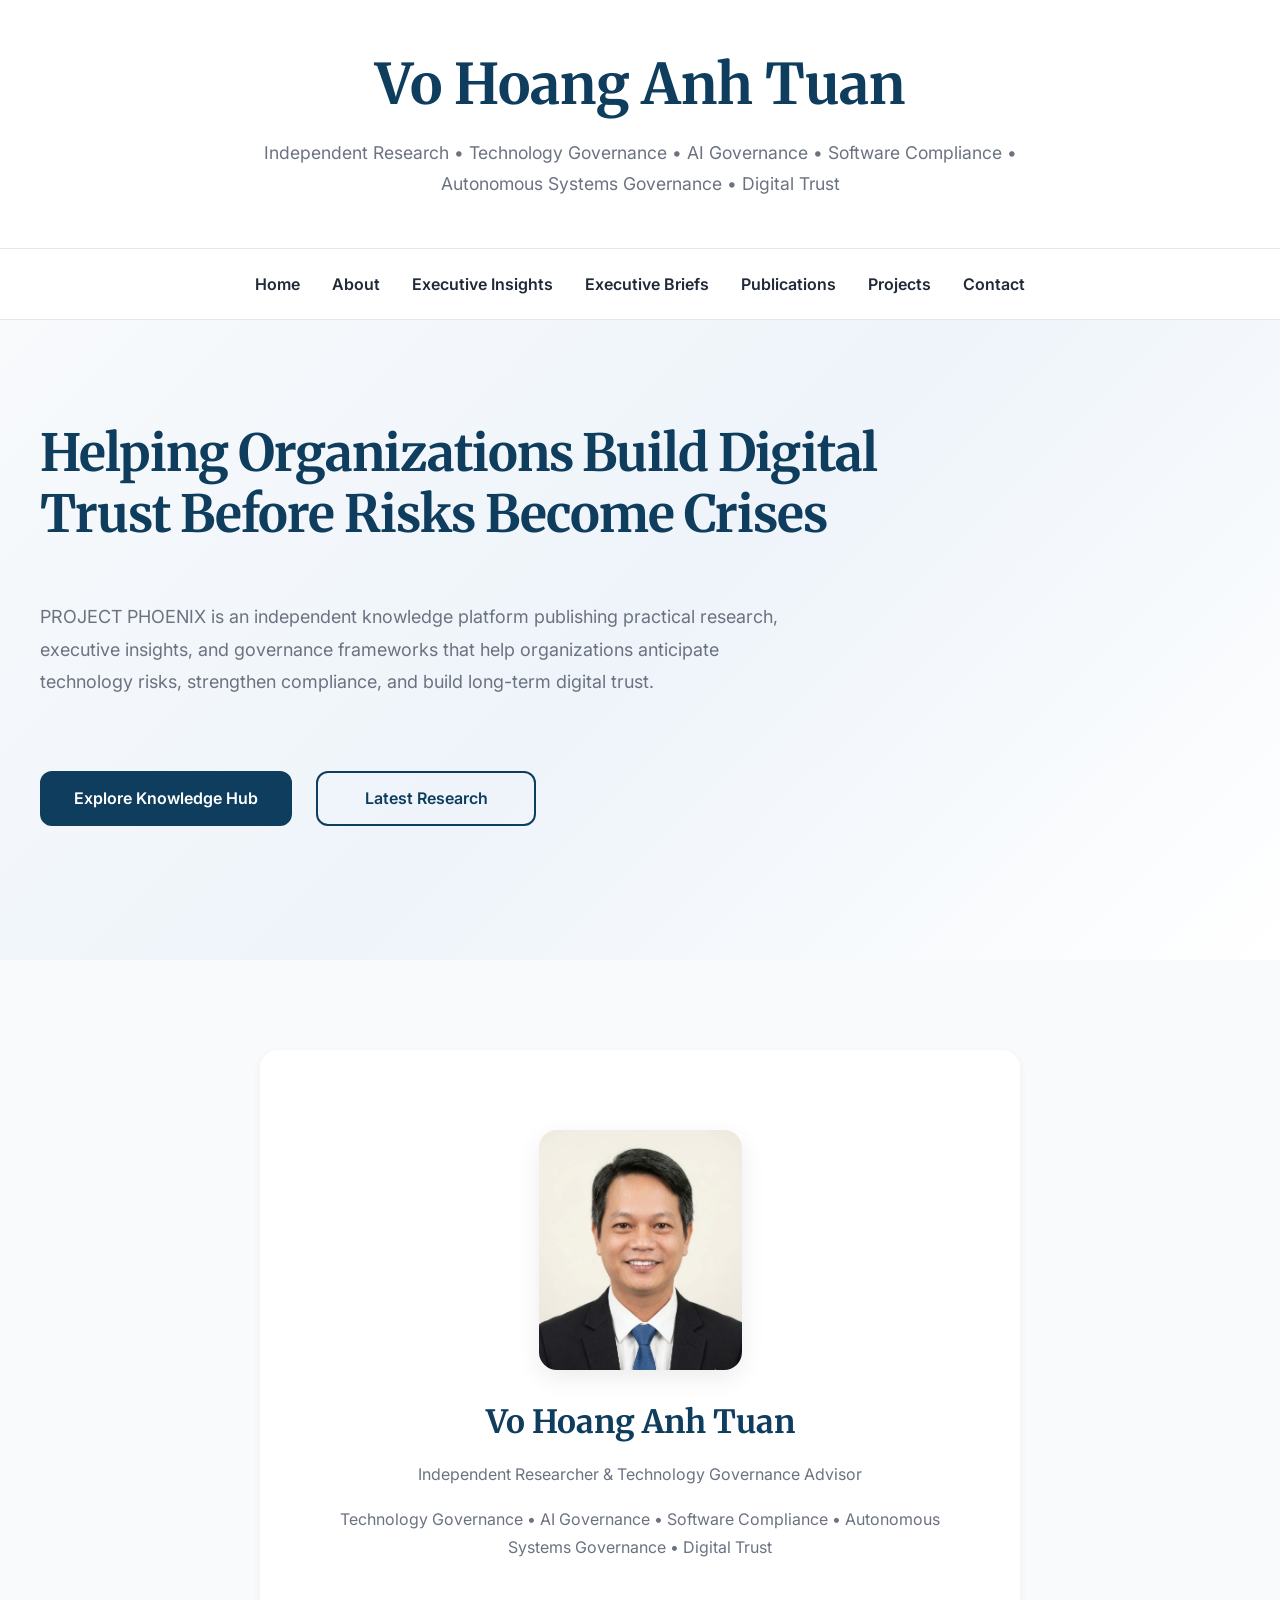
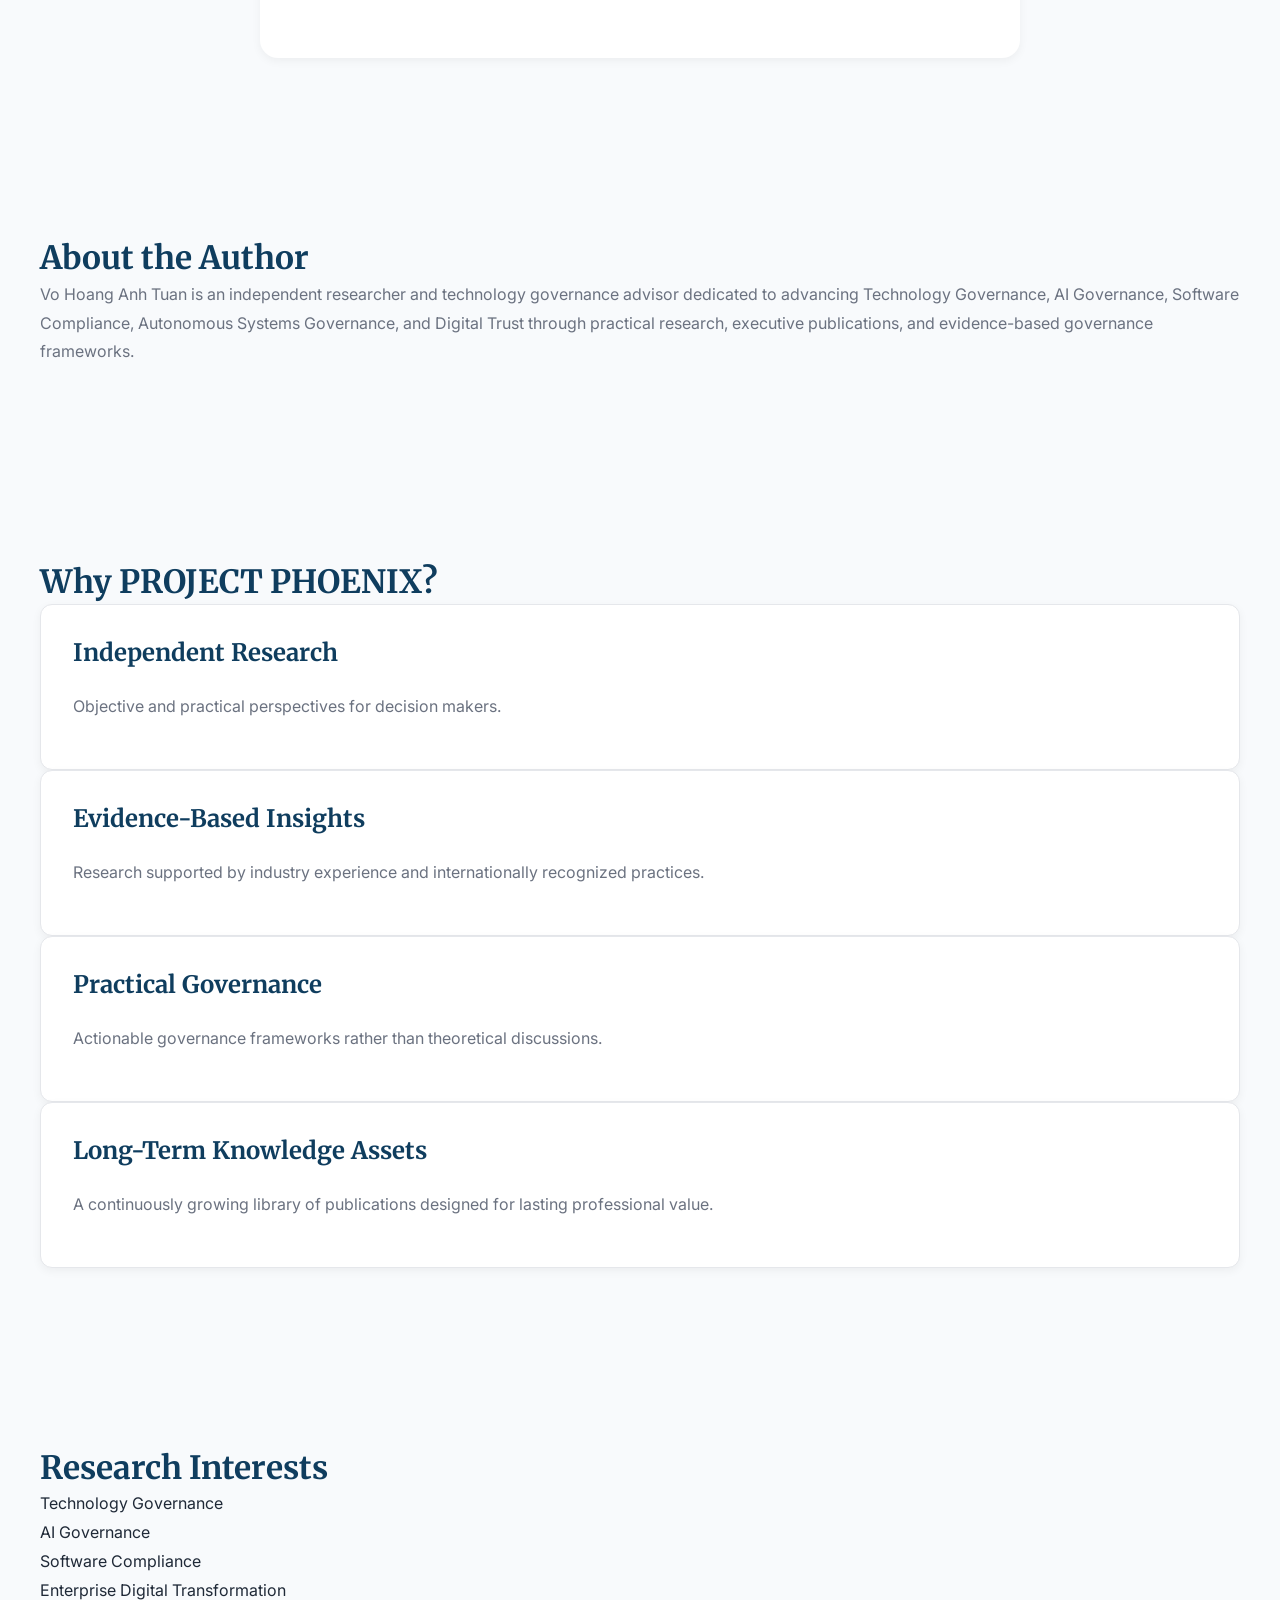
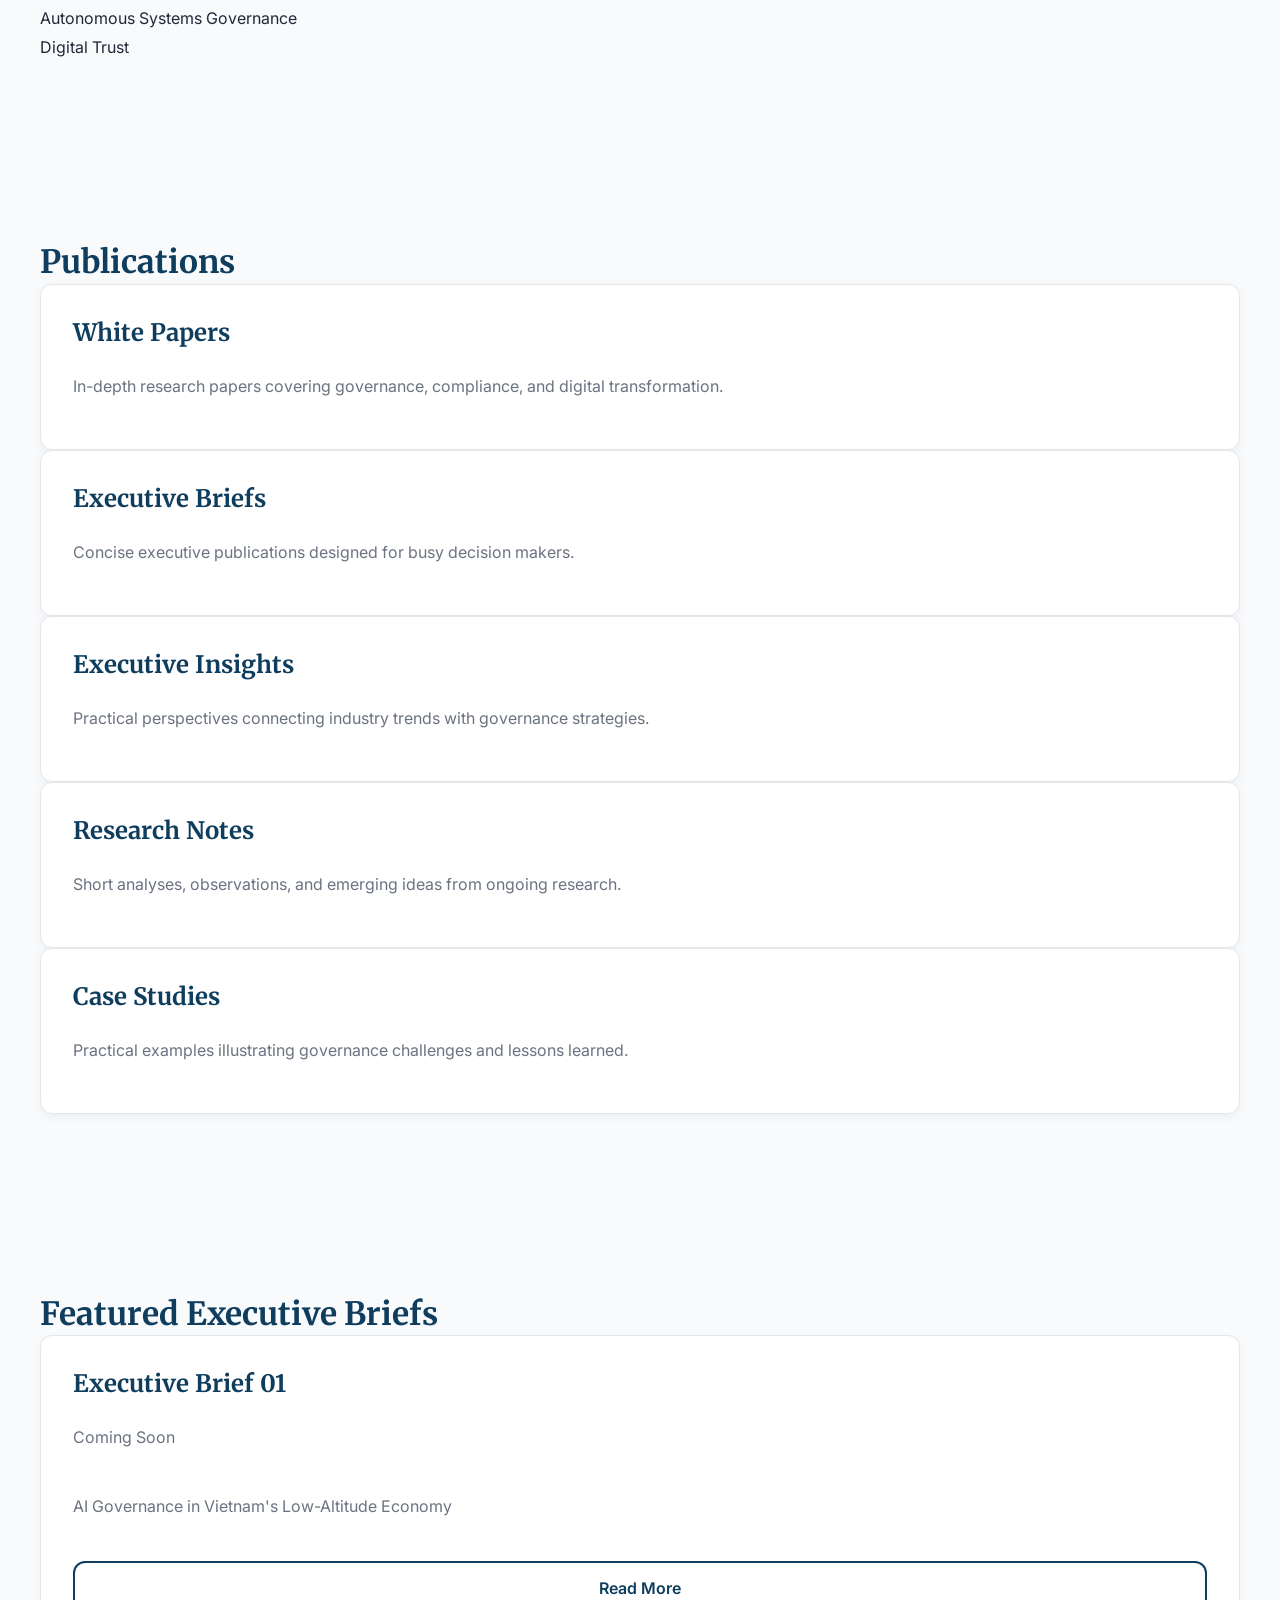
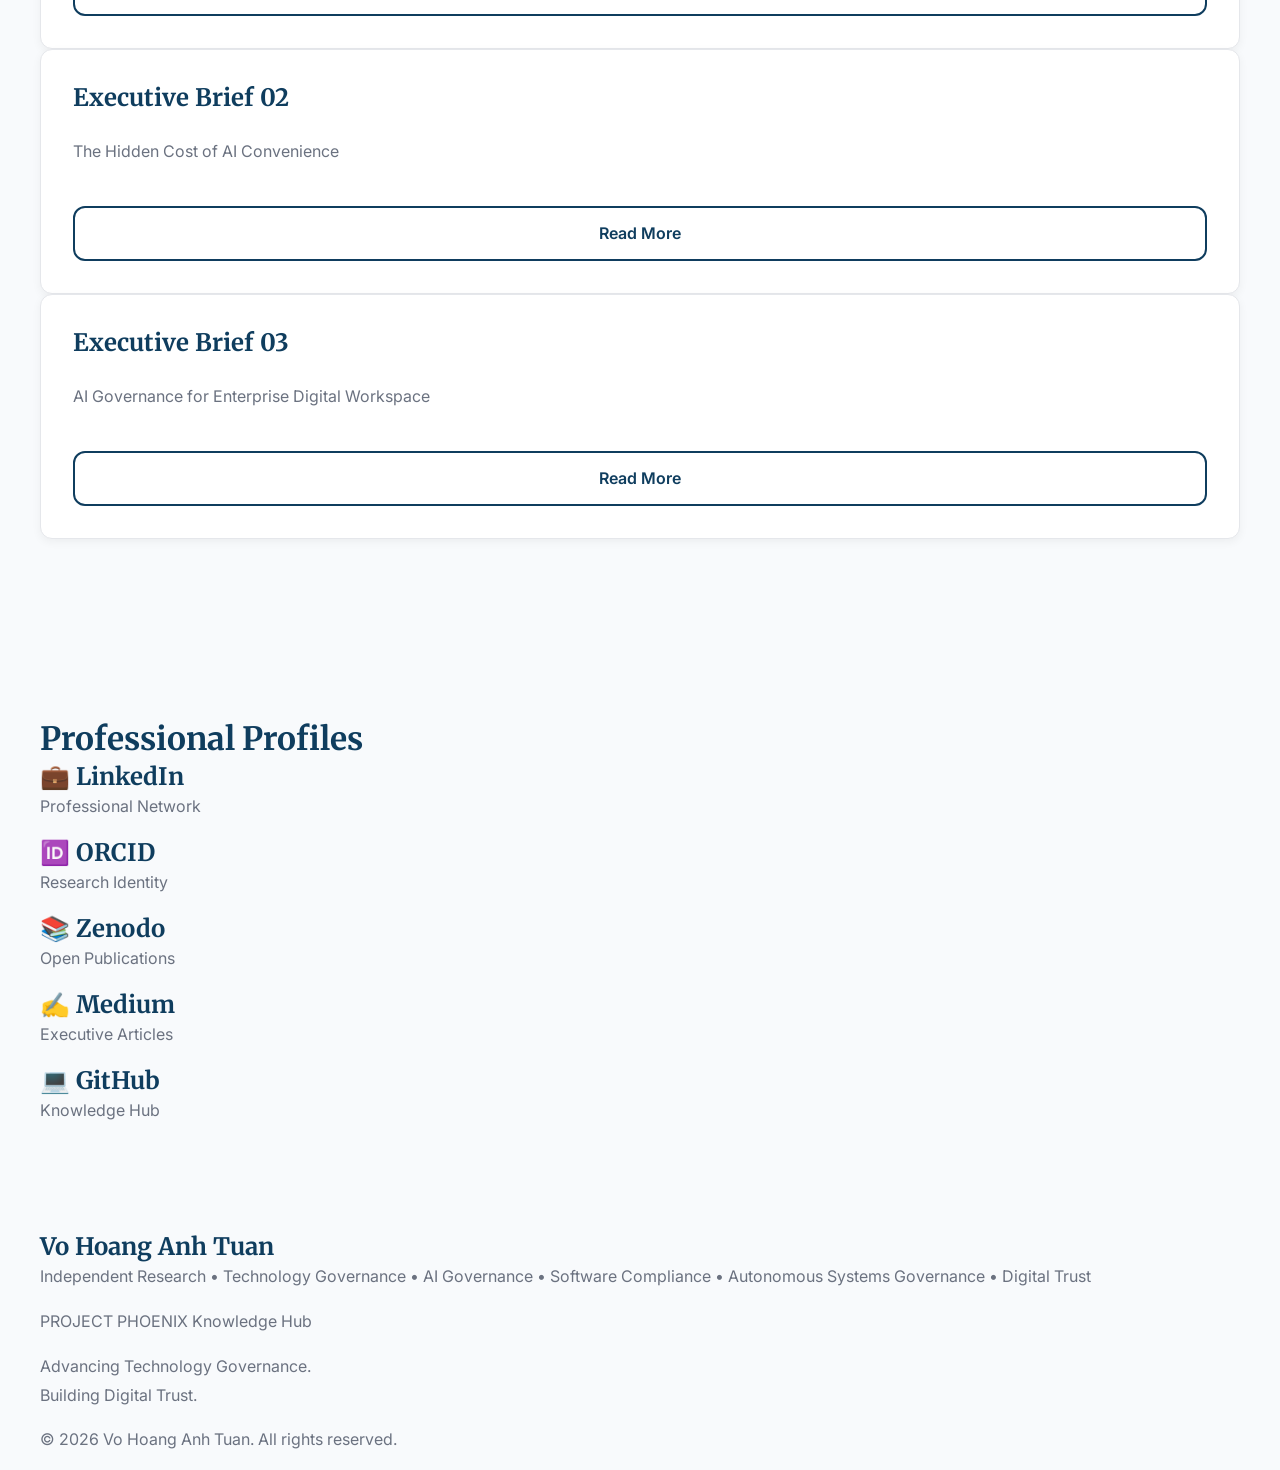
==== commit 11497b02: "Clean up meta tags in index.html Removed duplicate content from meta tags for author and keywords." ====
--- a/index.html
+++ b/index.html
@@ -2,22 +2,30 @@
 <html lang="en-US">
     <head>
     <meta charset="UTF-8">
-        <meta name="referrer" content="strict-origin-when-cross-origin">
-    <meta
+
+<meta name="referrer"
+      content="strict-origin-when-cross-origin">
+
+<meta
 name="viewport"
 content="width=device-width, initial-scale=1">
-    <title>PROJECT PHOENIX Knowledge Hub | Vo Hoang Anh Tuan</title>
-    <meta
-<meta name="robots" content="index, follow">
+
+<title>PROJECT PHOENIX Knowledge Hub | Vo Hoang Anh Tuan</title>
+
+<meta
+name="robots"
+content="index, follow, max-image-preview:large">
+
 <meta
 name="description"
 content="PROJECT PHOENIX Knowledge Hub by Vo Hoang Anh Tuan publishes independent research, executive insights, and governance frameworks on Technology Governance, AI Governance, Software Compliance, and Digital Trust.">
 
 <meta
 name="keywords"
-<meta name="author" content="Vo Hoang Anh Tuan">
 content="Vo Hoang Anh Tuan, PROJECT PHOENIX, Technology Governance, AI Governance, Software Compliance, Autonomous Systems Governance, Digital Trust, Executive Insights, Executive Briefs, Independent Research">
-<link rel="preconnect" href="https://fonts.googleapis.com">
+<meta
+name="author"
+content="Vo Hoang Anh Tuan"><link rel="preconnect" href="https://fonts.googleapis.com">
 <link rel="preconnect" href="https://fonts.gstatic.com" crossorigin>
 
 <link href="https://fonts.googleapis.com/css2?family=Inter:wght@300;400;500;600;700&family=Merriweather:wght@400;700&display=swap" rel="stylesheet">
